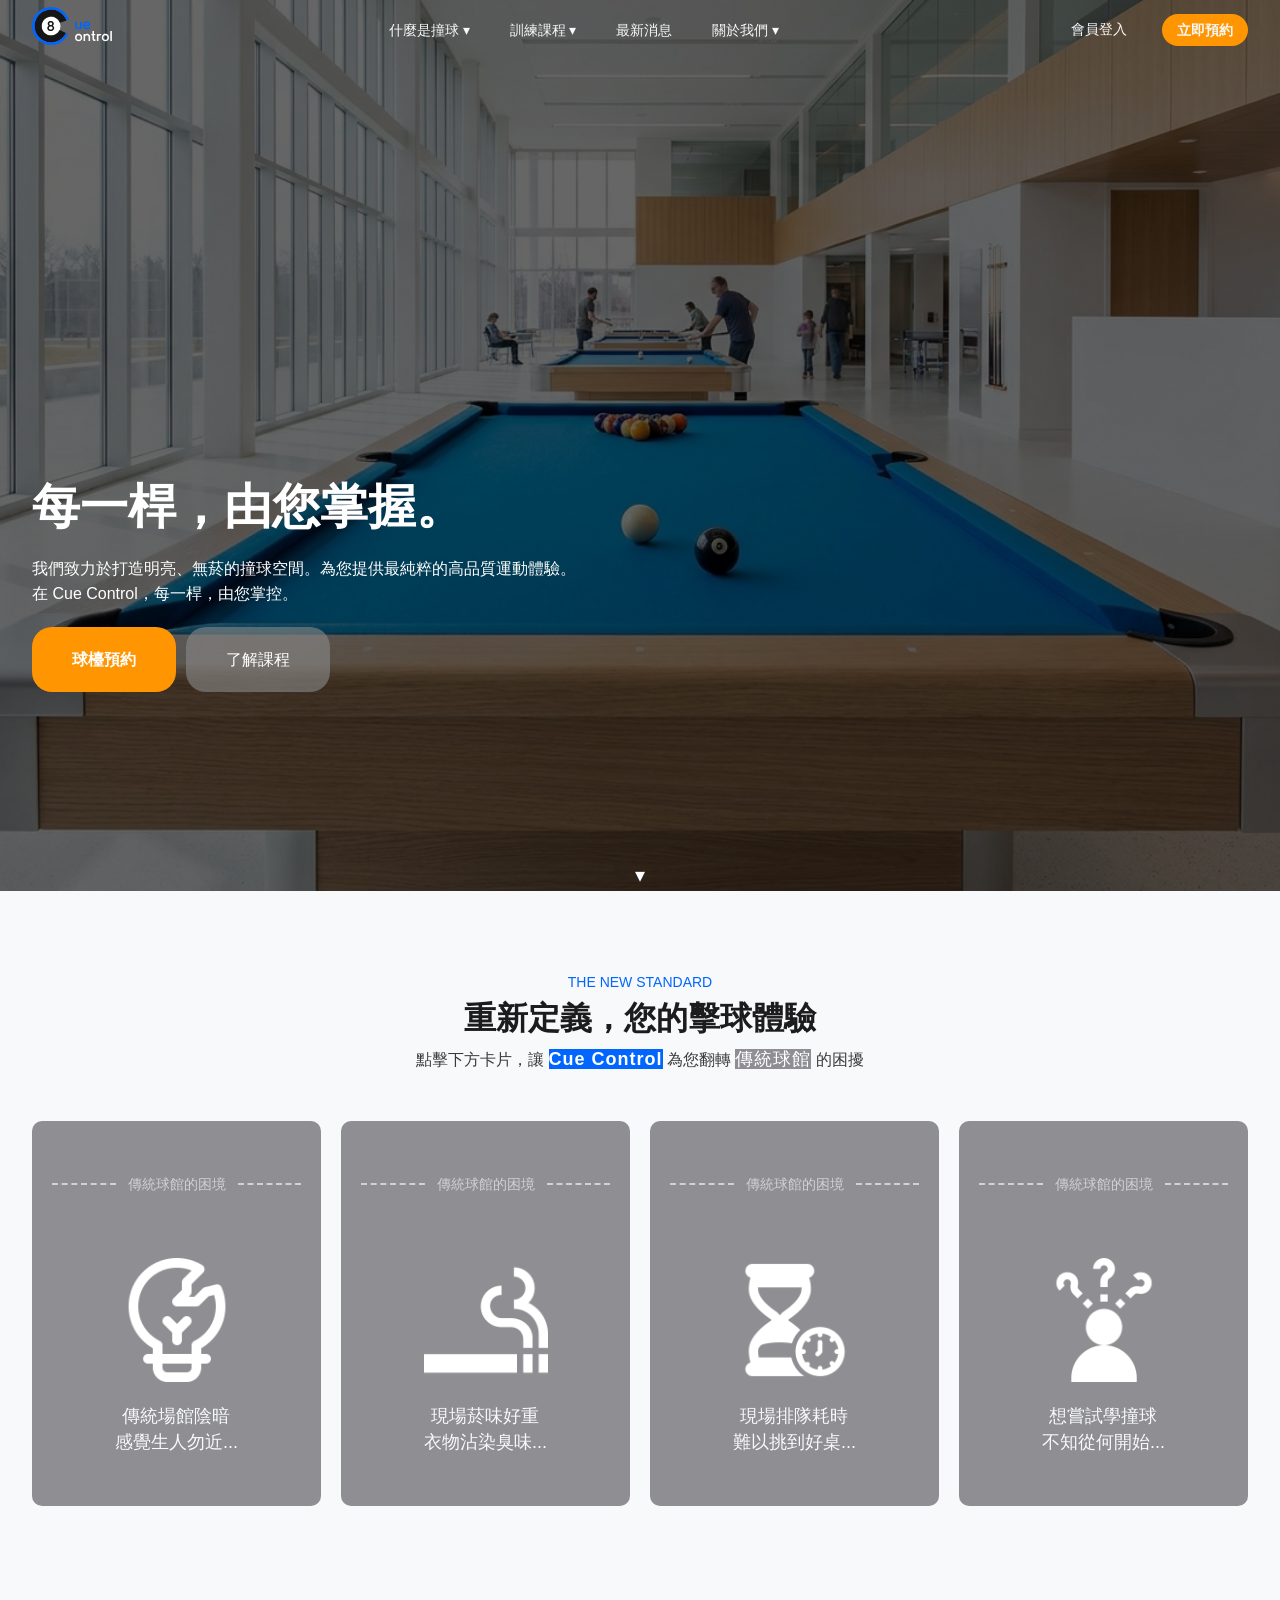
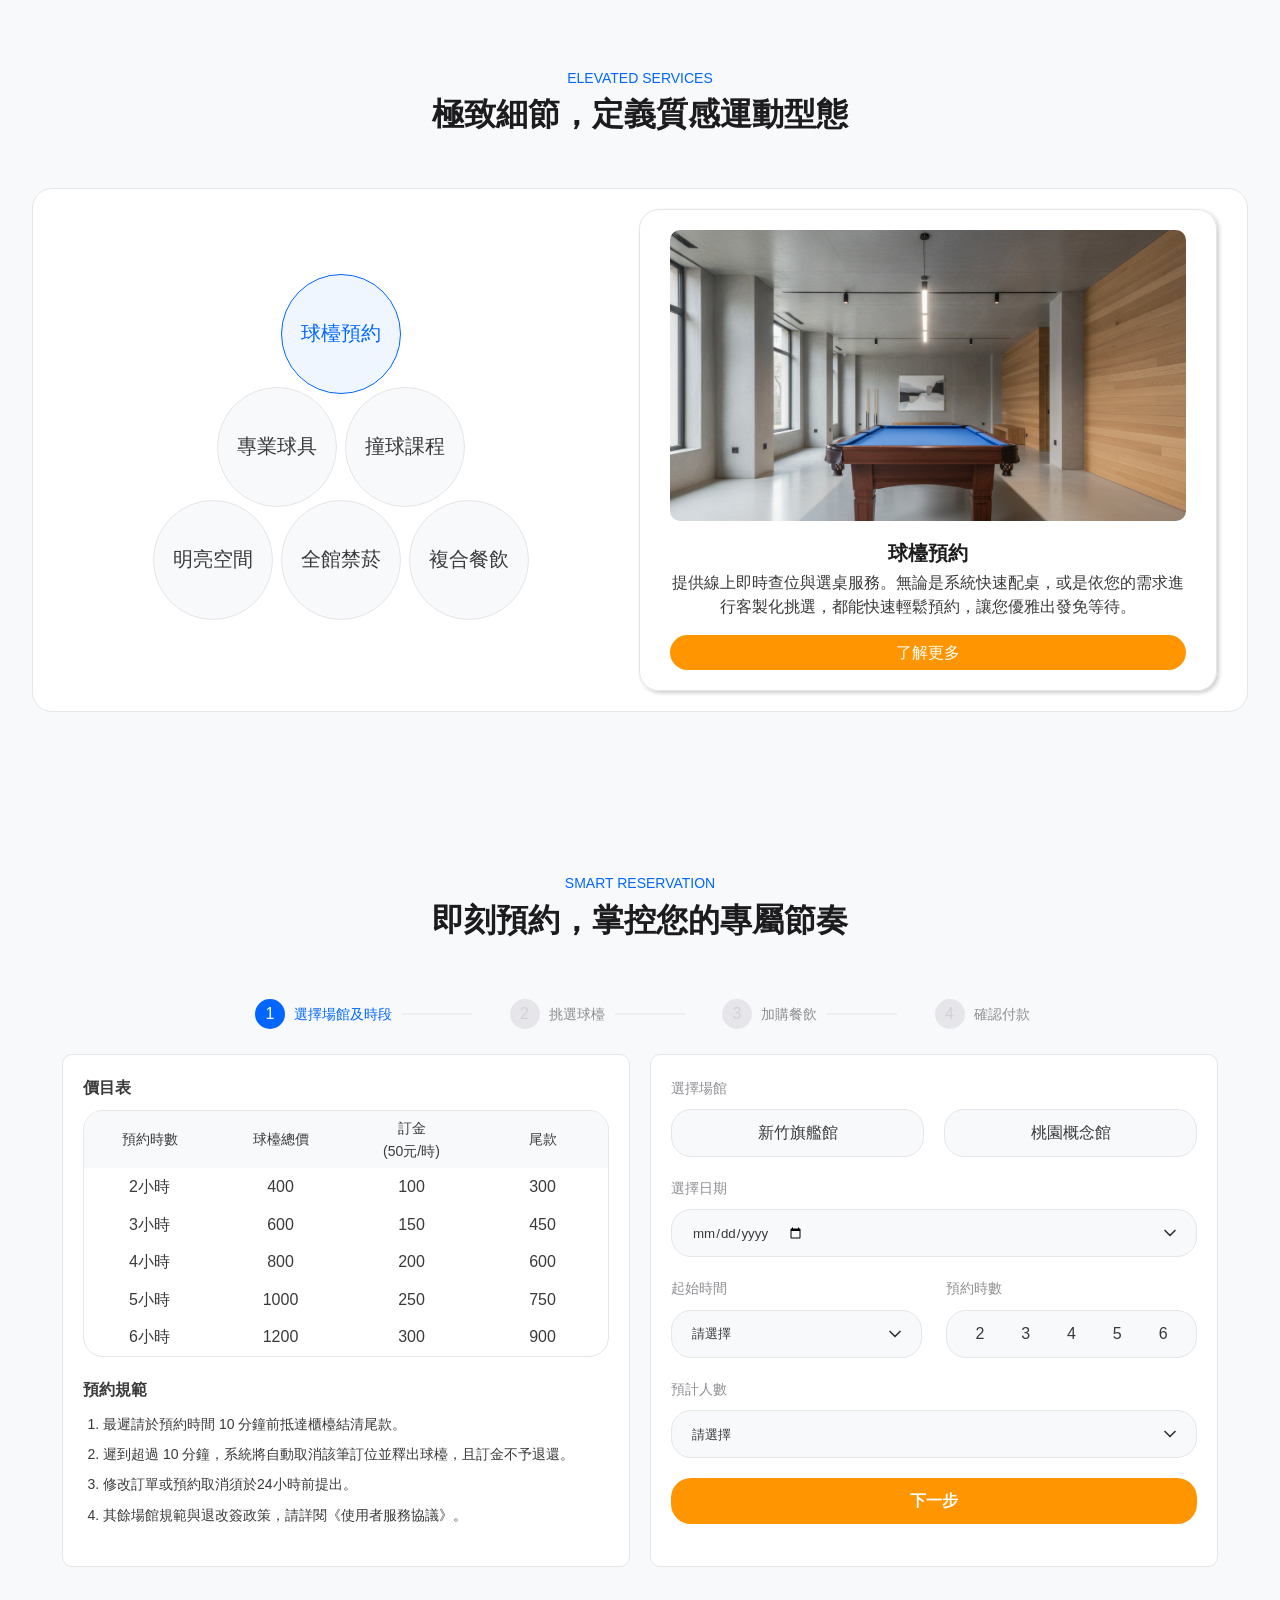
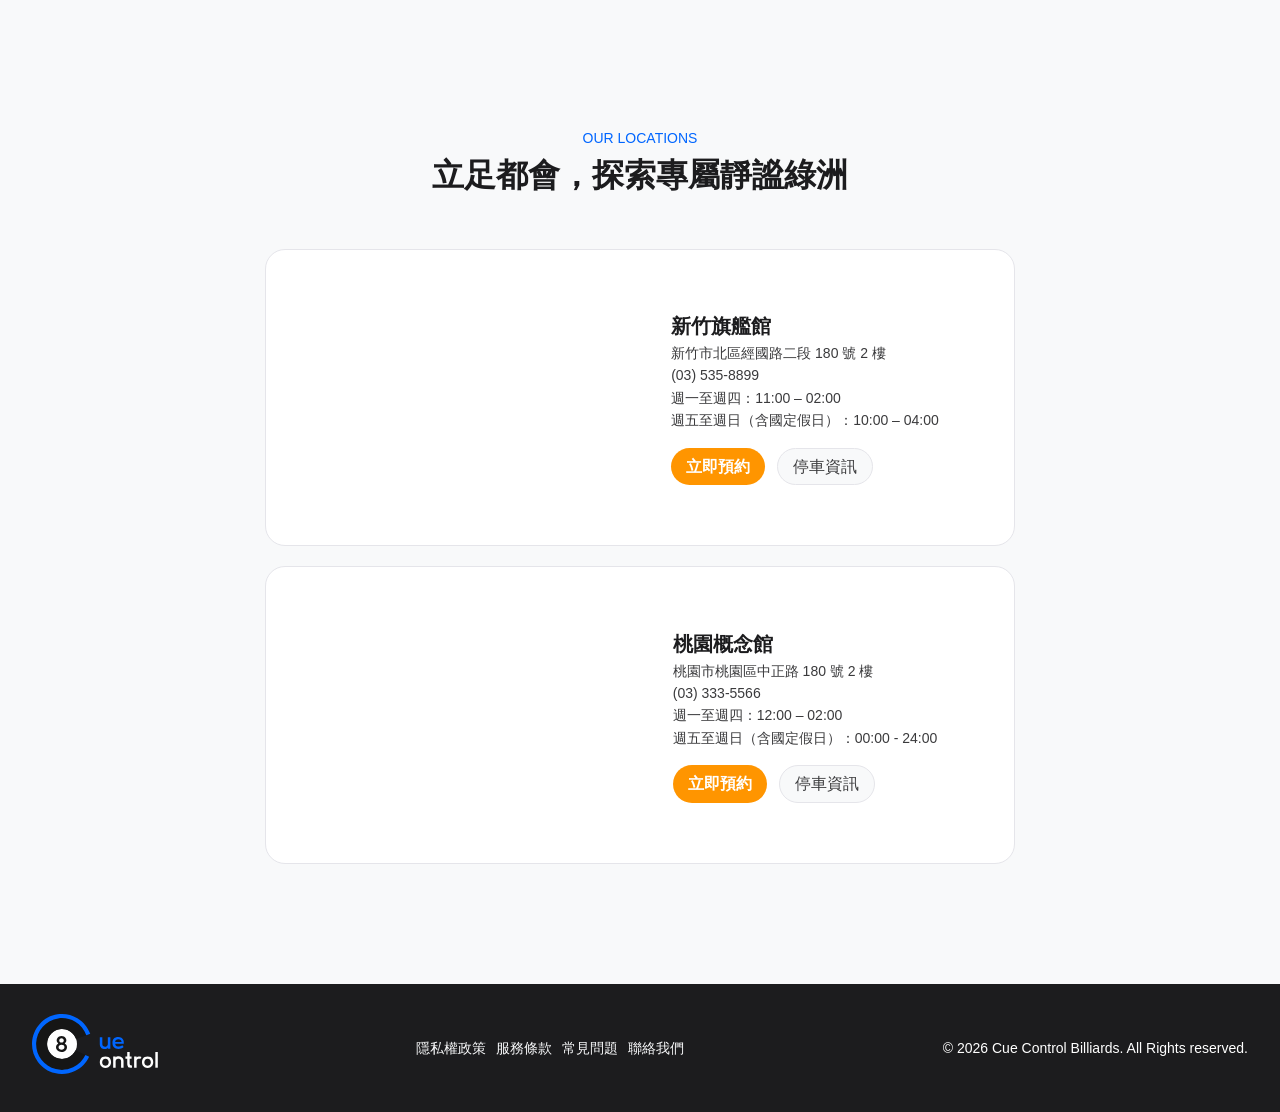
==== index.html @ 7a8957ce "initialize" ====
<!DOCTYPE html>
<html lang="zh-Hant">

<head>
    <meta charset="UTF-8">
    <meta name="viewport" content="width=device-width, initial-scale=1.0">
    <title>Cue Control</title>
    <link rel="stylesheet" href="./css/style.css">
    <link rel="icon" href="./images/logo.svg" type="image/png">
    <link rel="icon" href="./images/logo.svg" type="image/svg+xml">
</head>

<body>
    <!-- -----------------------------------------導覽列------------------------------- -->
    <header class="header">
        <nav class="container">
            <div class="left">
                <a href="index.html" class="logo"><img src="./images/logo-letter-dark-mode.svg" alt="logo"
                        class="logo-pic"></a>
            </div>
            <div class="center">
                <div class="dropdown">
                    <a href="" class="nav-btn">什麼是撞球 ▾</a>
                    <div class="dropdown-content">
                        <a href="billiards.html">撞球知識指南</a>
                        <a href="">新手教學</a>
                    </div>
                </div>
                <div class="dropdown">
                    <a href="" class="nav-btn">訓練課程 ▾</a>
                    <div class="dropdown-content">
                        <a href="">預約課程</a>
                        <a href="course.html">課程方案</a>
                    </div>
                </div>
                <a href="" class="nav-btn">最新消息</a>
                <div class="dropdown">
                    <a href="" class="nav-btn">關於我們 ▾</a>

                    <div class="dropdown-content">
                        <a href="about.html">品牌與場館</a>
                        <a href="menu.html">球檯價目及菜單</a>
                        <a href="coaches.html">專業師資團隊</a>
                    </div>
                </div>
            </div>
            <div class="right">
                <button type="button" class="mid-btn nav-btn login-btn js-login-modal-btn">會員登入</button>
                <a href="booking.html" class="cta-btn mid-btn nav-btn">立即預約</a>
            </div>
            <button type="button" class="burger-btn" aria-label="切換選單">
                <span class="burger-bar"></span>
                <span class="burger-bar"></span>
                <span class="burger-bar"></span>
            </button>
        </nav>
        <div class="mobile-drawer">
            <nav class="mobile-drawer-nav">
                <ul class="drawer-list">
                    <li class="drawer-li">
                        <a href="" class="drawer-link btn-nav-drawer">
                            什麼是撞球<img src="./images/arrow_down.svg" alt="" class="icon-nav-btn"></a>
                        <ul class="nav-btn-child-list ">
                            <li><a href="billiards.html" class="drawer-link">撞球知識指南</a></li>
                            <li><a href="" class="drawer-link">新手教學</a></li>
                        </ul>
                    </li>
                    <li class="drawer-li">
                        <a href="" class="drawer-link btn-nav-drawer">訓練課程<img src="./images/arrow_down.svg" alt=""
                                class="icon-nav-btn"></a>
                        <ul class="nav-btn-child-list">
                            <li><a href="" class="drawer-link">預約課程</a></li>
                            <li><a href="course.html" class="drawer-link">課程方案</a></li>
                        </ul>
                    </li>
                    <li>
                        <a href="" class="drawer-link">最新消息</a>
                    </li>
                    <li class="drawer-li">
                        <a href="" class="drawer-link btn-nav-drawer">關於我們<img src="./images/arrow_down.svg" alt=""
                                class="icon-nav-btn"></a>
                        <ul class="nav-btn-child-list">
                            <li><a href="about.html" class="drawer-link">品牌與場館</a></li>
                            <li><a href="menu.html" class="drawer-link">球檯價目及菜單</a></li>
                            <li><a href="coaches.html" class="drawer-link">專業師資團隊</a></li>
                        </ul>
                    </li>
                    <li>
                        <button type="button" class="drawer-link login-btn js-login-modal-btn">會員登入</button>
                    </li>
                    <li>
                        <a href="booking.html" class="drawer-link cta-btn">立即預約</a>
                    </li>
                </ul>

            </nav>
        </div>
    </header>

    <main>
        <dialog class="modal-login" id="loginModal">
            <button class="close-btn-area" type="button">
                <img src="./images/close.svg" alt="" id="closeBtn" class="close-btn">
            </button>
            <div class="login-top">
                <!-- <h3>只差最後一步了！</h3> -->
                <h3 class="text-title-medium login-title">登入</h3>
            </div>
            <form class="login-box">
                <div class="mem-block">
                    <label for="mem-id">手機號碼 / Email</label>
                    <input type="text" placeholder="請輸入帳號" id="mem-id">
                </div>
                <div class="mem-block">
                    <div class="mem-psw-box">
                        <label for="mem-psw">密碼</label>
                        <a href="#" class="forget-psw">忘記密碼？</a>
                    </div>

                    <input type="password" placeholder="請輸入密碼" id="mem-psw">
                </div>
                <button type="submit" class="log-in" id="logIn">登入</button>
                <div class="register-block">
                    <p>還不是會員嗎？ <a href="#" class="register-btn">立即註冊</a></p>
                </div>
            </form>
        </dialog>
        <!-- --------------------------------------HERO 區---------------------------------- -->
        <section class="hero-section">
            <div class="container">
                <h1 class="text-hero">每一桿，由您掌握。</h1>
                <p class="text-body">我們致力於打造明亮、無菸的撞球空間。為您提供最純粹的高品質運動體驗。<br> 在 Cue
                    Control，每一桿，由您掌控。
                </p>
                <div class="hero-btns">
                    <a href="booking.html" class="cta-btn big-btn">球檯預約</a>
                    <a href="course.html" class="course big-btn">了解課程</a>
                </div>

            </div>
            <div class="arrow">
                ▾
            </div>
        </section>
        <!-- -------------------------------------傳統 VS 我們區------------------------------------ -->
        <section class="comparison-section">
            <div class="container">
                <div class="section-title">
                    <p class="text-muted eng-title">THE NEW STANDARD</p>
                    <h2 class="sevices-title text-title-large">重新定義，您的擊球體驗</h2>
                    <div class="hint-area">
                        <p class="card-hint-txt ">點擊下方卡片，讓 <span class="mark-brand">Cue Control</span> 為您翻轉 <span
                                class="mark-tradition">傳統球館</span> 的困擾</p>
                    </div>

                </div>
                <div class="compare-area-grid">
                    <div class="compare-card">
                        <div class="front-card">
                            <p class="title-front-card">傳統球館的困境
                            </p>
                            <div class="card-content">
                                <div class="compare-card-icon icon-broken-bulb"> </div>
                                <p class="compare-card-txt">傳統場館陰暗<br>感覺生人勿近...</p>
                            </div>

                        </div>
                        <div class="back-card">
                            <p class="title-back-card">Cue Control 的解方
                            </p>
                            <div class="card-content">
                                <div class="compare-card-icon icon-sun"> </div>
                                <p class="compare-card-txt">燈光明亮開闊<br>空間舒適乾淨</p>
                            </div>

                        </div>

                    </div>
                    <div class="compare-card">
                        <div class="front-card">
                            <p class="title-front-card">傳統球館的困境
                            </p>
                            <div class="card-content">
                                <div class="compare-card-icon icon-smoking"> </div>
                                <p class="compare-card-txt">現場菸味好重<br>衣物沾染臭味...</p>
                            </div>

                        </div>
                        <div class="back-card">
                            <p class="title-back-card">Cue Control 的解方
                            </p>
                            <div class="card-content">
                                <div class="compare-card-icon icon-no-smoking"> </div>
                                <p class="compare-card-txt">落實全館禁菸<br>享受清新空氣</p>
                            </div>

                        </div>

                    </div>
                    <div class="compare-card">
                        <div class="front-card">
                            <p class="title-front-card">傳統球館的困境
                            </p>
                            <div class="card-content">
                                <div class="compare-card-icon icon-sand-clock"> </div>
                                <p class="compare-card-txt">現場排隊耗時<br>難以挑到好桌...</p>
                            </div>

                        </div>
                        <div class="back-card">
                            <p class="title-back-card">Cue Control 的解方
                            </p>
                            <div class="card-content">
                                <div class="compare-card-icon icon-approve"> </div>
                                <p class="compare-card-txt">線上自主選桌<br>規格自由挑選</p>
                            </div>

                        </div>

                    </div>
                    <div class="compare-card">
                        <div class="front-card">
                            <p class="title-front-card">傳統球館的困境
                            </p>
                            <div class="card-content">
                                <div class="compare-card-icon icon-question"> </div>
                                <p class="compare-card-txt">想嘗試學撞球<br>不知從何開始...</p>
                            </div>

                        </div>
                        <div class="back-card">
                            <p class="title-back-card">Cue Control 的解方
                            </p>
                            <div class="card-content">
                                <div class="compare-card-icon icon-target"> </div>
                                <p class="compare-card-txt">專業師資指導<br>專屬教學球檯</p>
                            </div>

                        </div>

                    </div>
                </div>

            </div>
        </section>

        <!-- ----------------------------------服務介紹------------------------------ -->
        <section class="services-section">
            <div class="container">
                <div class="section-title">
                    <p class="text-muted eng-title">ELEVATED SERVICES</p>
                    <h2 class="sevices-title text-title-large">極致細節，定義質感運動型態</h2>
                </div>
                <div class="row">
                    <div class="col-left">
                        <div class="pyramid-row">
                            <button class="item bubble active" data-service="booking">球檯預約</button>
                        </div>
                        <div class="pyramid-row">
                            <button class="item bubble" data-service="hardware">專業球具</button>
                            <button class="item bubble" data-service="course">撞球課程</button>
                        </div>
                        <div class="pyramid-row">
                            <button class="item bubble" data-service="space">明亮空間</button>
                            <button class="item bubble" data-service="no-smoking">全館禁菸</button>
                            <button class="item bubble" data-service="food">複合餐飲</button>
                        </div>
                        <!-- <div class="ball-frame-pic"></div> -->
                    </div>
                    <div class="col-right">
                        <div class="pic ">
                            <img src="https://picsum.photos/400/300/?random=10" alt="booking"
                                class="img-service js-service-img">
                        </div>
                        <div class="info">
                            <h3 class="info-title text-title-medium js-service-title"></h3>
                            <p class="info-txt text-body js-service-desc"></p>
                            <a href="" class="mid-btn btn-more-info js-service-link">了解更多</a>
                        </div>
                    </div>
                </div>
            </div>
        </section>
        <!-- -----------------------------------預約區----------------------------------------- -->
        <section class="booking-section">
            <form class="container">
                <div class="section-title">
                    <p class="text-muted eng-title">SMART RESERVATION</p>
                    <h2 class="sevices-title text-title-large">即刻預約，掌控您的專屬節奏</h2>
                </div>
                <div class="progress-bar">
                    <ol class="stepper">
                        <li class="step-item active">
                            <span class="step-number">1</span>
                            <span class="current-step text-muted">選擇場館及時段</span>
                        </li>

                        <li class="step-item">
                            <span class="step-number">2</span>
                            <span class="step-text text-muted">挑選球檯</span>
                        </li>

                        <li class="step-item">
                            <span class="step-number">3</span>
                            <span class="step-text text-muted">加購餐飲</span>
                        </li>

                        <li class="step-item">
                            <span class="step-number">4</span>
                            <span class="step-text text-muted">確認付款</span>
                        </li>
                    </ol>
                </div>
                <!-- ---------------------------預約介紹及注意事項--------------------------- -->
                <div class="row">
                    <div class="col-left">
                        <div class="price-list topic">
                            <p class="rule-title text-muted">價目表</p>
                            <table class="price-table content">
                                <tr>
                                    <th>預約時數</th>
                                    <th>球檯總價</th>
                                    <th>訂金<br>
                                        (50元/時)</th>
                                    <th>尾款</th>
                                </tr>
                                <tr>
                                    <td>2小時</td>
                                    <td>400</td>
                                    <td>100</td>
                                    <td>300</td>
                                </tr>
                                <tr>
                                    <td>3小時</td>
                                    <td>600</td>
                                    <td>150</td>
                                    <td>450</td>
                                </tr>
                                <tr>
                                    <td>4小時</td>
                                    <td>800</td>
                                    <td>200</td>
                                    <td>600</td>
                                </tr>
                                <tr>
                                    <td>5小時</td>
                                    <td>1000</td>
                                    <td>250</td>
                                    <td>750</td>
                                </tr>
                                <tr>
                                    <td>6小時</td>
                                    <td>1200</td>
                                    <td>300</td>
                                    <td>900</td>
                                </tr>
                            </table>
                        </div>
                        <div class="notice topic">
                            <p class="rule-title text-muted text-area">預約規範</p>
                            <ol class="content">
                                <li>最遲請於預約時間 10 分鐘前抵達櫃檯結清尾款。</li>
                                <li>遲到超過 10 分鐘，系統將自動取消該筆訂位並釋出球檯，且訂金不予退還。</li>
                                <li>修改訂單或預約取消須於24小時前提出。</li>
                                <li>其餘場館規範與退改簽政策，請詳閱《使用者服務協議》。</li>
                            </ol>
                        </div>
                    </div>
                    <!-- ------------------------預約表單----------------------------- -->
                    <div class="col-right">
                        <div class="choose-store topic">
                            <p class="booking-title  text-muted">選擇場館</p>
                            <div class="store-options content">
                                <input type="radio" id="Hsinchu" value="Hsinchu" name="store">
                                <label for="Hsinchu" class="store-btn">新竹旗艦館</label>
                                <input type="radio" id="Taoyuan" value="Taoyuan" name="store">
                                <label for="Taoyuan" class="store-btn">桃園概念館</label>
                            </div>
                        </div>
                        <div class="choose-date topic">
                            <p class="booking-title text-muted">選擇日期</p>
                            <!-- 要用js寫日歷 -->
                            <div class="calender content">
                                <input type="date" class="pick-date time-input">
                            </div>
                        </div>

                        <div class="choose-time topic">
                            <div class="col">
                                <p class="booking-title text-muted">起始時間</p>
                                <!-- 這邊之後可以用js動態生成 options -->
                                <select name="start_time" id="" class="select-time time-input content">
                                    <option value="">請選擇</option>
                                    <option value="17:00">下午 5:00</option>
                                    <option value="17:15">下午 5:15</option>
                                    <option value="17:30">下午 5:30</option>
                                    <option value="17:45">下午 5:45</option>
                                    <option value="18:00">下午 6:00</option>
                                </select>
                            </div>
                            <div class="col">
                                <p class="booking-title text-muted">預約時數</p>
                                <div class="hours time-input content">
                                    <input type="radio" id="hr-2" value="2" name="hour">
                                    <label for="hr-2" class="hour-btn">2</label>
                                    <input type="radio" id="hr-3" value="3" name="hour">
                                    <label for="hr-3" class="hour-btn">3</label>
                                    <input type="radio" id="hr-4" value="4" name="hour">
                                    <label for="hr-4" class="hour-btn">4</label>
                                    <input type="radio" id="hr-5" value="5" name="hour">
                                    <label for="hr-5" class="hour-btn">5</label>
                                    <input type="radio" id="hr-6" value="6" name="hour">
                                    <label for="hr-6" class="hour-btn">6</label>
                                </div>
                            </div>
                        </div>
                        <div class="choose-people topic">
                            <p class="booking-title text-muted">預計人數</p>
                            <select name="num_people" id="" class="select-time time-input content">
                                <option value="">請選擇</option>
                                <option value="p-1">1 位</option>
                                <option value="p-2">2 位</option>
                                <option value="p-3">3 位</option>
                                <option value="p-4">4 位</option>
                                <option value="p-5">5 位</option>
                                <option value="p-6">6 位</option>
                                <option value="p-7">7 位</option>
                                <option value="p-8">8 位</option>
                            </select>

                        </div>
                        <a href="booking.html" class="next-step cta-btn topic">下一步</a>
                    </div>
                </div>
            </form>

        </section>

        <section class="branches-section">
            <div class="container">
                <div class="section-title">
                    <p class="text-muted eng-title">OUR LOCATIONS</p>
                    <h2 class="sevices-title text-title-large">立足都會，探索專屬靜謐綠洲</h2>
                </div>
                <div class="col">
                    <div class="card">
                        <div class="card-left">

                            <div class="store-pic">
                                <iframe
                                    src="https://www.google.com/maps/embed?pb=!1m18!1m12!1m3!1d2958.469034317699!2d120.9560270417544!3d24.818574749343306!2m3!1f0!2f0!3f0!3m2!1i1024!2i768!4f13.1!3m3!1m2!1s0x346835b043229afb%3A0x4fde51b1b6aee2aa!2zQmFzZeWfuuWcsOmjm-mPouaSnueQg-mkqA!5e0!3m2!1szh-TW!2stw!4v1782310406148!5m2!1szh-TW!2stw"
                                    width="300" height="240" style="border:0;" allowfullscreen="" loading="lazy"
                                    referrerpolicy="strict-origin-when-cross-origin"></iframe>
                            </div>
                            <div class="store-txt">
                                <h3 class="text-title-medium">新竹旗艦館</h3>
                                <p class="address">新竹市北區經國路二段 180 號 2 樓</p>
                                <p class="tel">(03) 535-8899</p>
                                <p class="open-time">週一至週四：11:00 – 02:00 <br>
                                    週五至週日（含國定假日）：10:00 – 04:00</p>
                                <div class="branch-btn">
                                    <a href="booking.html" class="cta-btn mid-btn">立即預約</a>
                                    <a class="sec-btn mid-btn" href="https://maps.app.goo.gl/NPpUqSH1aFyz24Te9"
                                        title="開啟 google map" target="_blank">停車資訊</a>
                                </div>
                            </div>
                        </div>
                    </div>
                    <div class="card">
                        <div class="card-left">
                            <div class="store-pic">
                                <iframe
                                    src="https://www.google.com/maps/embed?pb=!1m18!1m12!1m3!1d12167.139770791166!2d121.22105448082995!3d24.95548726859206!2m3!1f0!2f0!3f0!3m2!1i1024!2i768!4f13.1!3m3!1m2!1s0x346822486ea5ef63%3A0xcedf5e52fe6766ef!2z6JeN5aSp5pKe55CD5aC0KOS4reWjouW6lyk!5e0!3m2!1szh-TW!2stw!4v1782310682860!5m2!1szh-TW!2stw"
                                    width="300" height="240" style="border:0;" allowfullscreen="" loading="lazy"
                                    referrerpolicy="strict-origin-when-cross-origin"></iframe>
                            </div>
                            <div class="store-txt">
                                <h3 class="text-title-medium">桃園概念館</h3>
                                <p class="address">桃園市桃園區中正路 180 號 2 樓</p>
                                <p class="tel">(03) 333-5566</p>
                                <p class="open-time">週一至週四：12:00 – 02:00<br>
                                    週五至週日（含國定假日）：00:00 - 24:00</p>

                                <div class="branch-btn">
                                    <a href="booking.html" class="cta-btn mid-btn">立即預約</a>
                                    <a class="sec-btn mid-btn" href="https://maps.app.goo.gl/suRcT2aDp1WyYLLZ6"
                                        title="開啟 google map" target="_blank">停車資訊</a>
                                </div>
                            </div>
                        </div>


                    </div>
                </div>
            </div>

        </section>
        <section class="mobile-cta-banner">
            <h2 class="text-title-large">準備好上場了嗎？</h2>
            <p class="text-muted">立即預約您的專屬時段，體驗最高規格的撞球環境。</p>
            <a href="booking.html" class="cta-btn mid-btn">預約專屬球檯</a>
        </section>

        <nav class="mobile-bottom-nav">
            <a href="index.html" class="tab-item active"> <img src="./images/home.svg" alt="home" class="tab-icon"><span
                    class="tab-title">首頁</span></a>
            <button type="button" class="tab-item js-login-modal-btn"><img src="./images/person.svg" alt="home"
                    class="tab-icon"><span class="tab-title">會員中心</span></button>
            <a href="booking.html" class="footer-cta-btn"><span class="tab-title">立即預約</span></a>
        </nav>
    </main>

    <footer class="footer">
        <div class="container">
            <div class="left">
                <picture>
                    <source media="(min-width: 768px)" srcset="./images/logo-letter-dark-mode.svg">
                    <img src="./images/logo-letter.svg" alt="logo" style="width: 100%; height: auto;">
                </picture>
            </div>
            <div class="center">
                <a href="" class="footer-btn">隱私權政策</a>
                <a href="" class="footer-btn">服務條款</a>
                <a href="" class="footer-btn">常見問題</a>
                <a href="" class="footer-btn">聯絡我們</a>
            </div>
            <div class="right">
                <p class="copyright">&copy; 2026 Cue Control Billiards. All Rights reserved.</p>
            </div>
        </div>
    </footer>
    <script src="./JS/vendors/jquery/jquery-4.0.0.min.js"></script>
    <script src="./JS/index.js"></script>
</body>

</html>
---- css/style.css ----
/* 全域色彩系統 (UI Style Guide) */
:root {
    /* 1. 品牌與主動狀態 (Brand & Active States) */
    --action-primary: #FF9500;
    --ui-active: #0066ff;

    /* 2. 背景與表面 (Background Surfaces) */
    --bg-global: #F8F9FA;
    --bg-container: #FFFFFF;
    --bg-bluecontainer: #EFF6FF;

    /* 3. 文字階層 (Typography Hierarchy) */
    --text-main: #1C1C1E;
    --text-body: #3A3A3C;
    --text-muted: #8E8E93;
    --border-standard: #E5E5EA;
    --border-inactive: #D1D1D6;
}

/* 全域屬性 */
* {
    padding: 0;
    margin: 0;
    box-sizing: border-box;
    list-style: none;
    font-family: inherit;
    color: var(--text-body);
}
html {
    font-size: 62.5%;
}
body {
    background-color: var(--bg-global);
    font-family: -apple-system, BlinkMacSystemFont, "Segoe UI", Roboto, "Helvetica Neue", Arial, sans-serif; /* 高階無襯線字體重設 */
    font-size: 1.6rem; /* 🟢 全站預設內文字級變為 16px */
    line-height: 1.6;  /* 設定舒適的行高，文字才不會擠在一起 */
}

img {
    display: inline-block;
}
a {
    display: inline-block;
    text-decoration: none;
}
button {
    border: none;
    outline: none;
    background: none;
    cursor: pointer;
}
input[type='radio'] {
    display: none;
}
section + section {
    padding-block: 8rem;
}


.container {
    max-width: 1280px;
    margin-inline: auto;
    padding: 0 3.2rem;
}
.booking-section .content {
    margin-top: 1rem;
}
.booking-section .topic {
    margin-bottom: 2rem;
}
.section-title {
    margin-bottom: 4.8rem;
    text-align: center;
}
.burger-btn, .mobile-drawer {
    display: none;
}
.logo,
.nav-btn,
.footer-btn,
.copyright {
    white-space: nowrap;
}
/* ------------------ 字體階層組件 (Typography Tokens) ------------------ */

.text-hero {
    font-size: 4.8rem;   /* 48px - 專屬於 Hero 區的霸氣大標 */
    font-weight: 600;   /* 超粗體 */
    /* letter-spacing: -0.05em; 稍微縮小字距，大字看起來會極度高級 */
}
.text-title-large {
    font-size: 3.2rem;   /* 32px - 各個 Section 的主要大標題（如：預約您的撞球體驗） */
    font-weight: 800;
    color: var(--text-main);
}
.text-title-medium {
    font-size: 2.0rem;   /* 20px - 卡片內的大標題（如：新竹旗艦館、球檯預約系統） */
    font-weight: 600;
    color: var(--text-main);
}
.text-body {
    font-size: 1.6rem;   /* 16px - 標準標準內文、價目表數字 */
    font-weight: 400;
    color: var(--text-body);
}
.text-muted {
    font-size: 1.4rem;   /* 14px - 次要提示、預約規範小字、小標題 */
    font-weight: 400;
    /* color: var(--text-muted); */
}
.eng-title {
    color: var(--ui-active);
}

/* ------------------buttons--------------------- */
.big-btn {
    display: inline-block;
    padding: 20px 40px;
    border-radius: 20px;
    font-size: 1.6rem;
}
.mid-btn {
    border-radius: 20px;
    padding: .5rem 1.5rem;
    /* display: inline-block; */
    display: inline-flex;
    align-items: center;
    justify-content: center;
}
.cta-btn {
    background-color: var(--action-primary);
    color: var(--bg-container);
    font-weight: 600;

}
.next-step {
    border-radius: 20px;
    padding: 10px;
    text-align: center;
}
.sec-btn  {
    border: 1px solid var(--border-standard);
    background-color: var(--bg-global);
    color: var(--text-body);
}
.course {
    background-color: rgba(138, 138, 138, 0.6);
    color: var(--bg-container);
}

.nav-btn {
    color: var(--bg-global);
    font-size: 1.4rem;
}
.nav-btn:hover {
    color: var(--bg-container);
}
/* login燈箱 ================================= */
body:has(dialog[open]) {
    overflow: hidden;
}
dialog.modal-login {
    width: 100%;
    max-width: 450px;
    margin: auto;
    padding: 20px 40px;
    border: 1px solid var(--border-standard);
    border-radius: 12px;
    position: relative;
}
dialog.modal-login::backdrop {
    background-color: rgba(0, 0, 0, 0.6); /* 黑色半透明 */
    backdrop-filter: blur(5px);
}

.close-btn-area {
    position: absolute;
    top: 10px;
    right: 10px;
}

.login-top {
    text-align: center;
    .login-title {
        padding-block: 20px;
    }
}
.login-box {
    margin: auto;
    display: flex;
    flex-direction: column;
    gap: 30px;
    /* background-color: #198754; */
}
.mem-block {
    display: flex;
    flex-direction: column;
}

.mem-block input {
    background-color: var(--bg-global);
    padding: 1rem 1.6rem;
    border-radius: 6px;
    border: 1px solid var(--border-standard);
    margin-top: .4rem;
}
.log-in {
    width: 100%;
    background-color: var(--action-primary);
    border-radius: 2rem;
    padding: 1rem;
    color: var(--bg-container);
    font-weight: 600;
}
.mem-psw-box {
    display: flex;
    justify-content: space-between;
}
.forget-psw {
    color: var(--ui-active);
    font-size: 1.4rem;
}
.register-block {
    padding-block: 20px;
    border-top: 1px solid var(--border-standard);
    text-align: center;

    .register-btn {
        color: var(--ui-active);
    }
}

/* header */
.header {
    position: absolute;
    top: 0;
    left: 0;
    width: 100%;
    background-color: transparent;
    z-index: 1;
}
/* 內頁專用頁首樣式 */
.header.header-internal {
    position: relative;             /* 讓它恢復正常流向，會把下方的內頁內容乖乖往下推 */
    background-color: var(--text-main); /* 賦予它跟頁尾一樣的時尚質感深色背景 */
}
.header .container {
    display: flex;
    align-items: center;
    justify-content: space-between;
    height: 60px;
    
}
.header .container .center {
    /* flex-grow: 3; */
    display: flex;
    align-items: center;
    /* justify-content: space-between; */
    gap: 4rem;
}
.header .container .right {
    display: flex;
    align-items: center;
    gap: 2rem;
    /* flex-grow: 2; */
}
img.logo-pic {
    width: 80px;
}

/* --- 下拉選單核心核心樣式 --- */
.dropdown {
    position: relative; /* 讓下一層選單相對這個按鈕定位 */
    display: inline-block;
}
/* 下拉選單的黑底座浮動視窗 */
.dropdown-content {
    display: none;        /* 平常隱藏起來 */
    position: absolute;   /* 絕對定位，飄浮在網頁上方 */
    top: 100%;           /* 剛好貼在「關於我們」按鈕的正下方 */
    left: 50%;
    transform: translateX(-50%); /* 讓選單水平居中對齊按鈕 */
    background-color: var(--text-main); /* 沿用妳的時尚黑底色 */
    min-width: 140px;     /* 設定寬度 */
    box-shadow: 0px 8px 16px rgba(0,0,0,0.2); /* 加上高級感的陰影 */
    border-radius: 12px;  /* 圓角 */
    padding: 10px 0;
    z-index: 999;         /* 確保不會被下方的 Hero 區大圖擋住 */
}
/* 下拉選單裡面的每一個超連結 */
.dropdown-content a {
    color: var(--bg-global); /* 預設淺色字 */
    padding: 12px 20px;
    display: block;          /* 讓它整橫條都可以點擊 */
    text-align: center;
    font-size: 14px;
    transition: all 0.2s;
}
/* 滑鼠移入選單內超連結的效果 */
.dropdown-content a:hover {
    background-color: var(--ui-active); /* 變成妳的科技藍 */
    color: var(--bg-container);        /* 字體變純白 */
}
/* 🔥 關鍵魔術：當滑鼠移入 .dropdown 容器時，讓裡面的內容顯示 */
.dropdown:hover .dropdown-content {
    display: block;
}


/* hero-section */
.hero-section {
    position: relative;
    width: 100%;
    min-height: 99vh;
    background-image: linear-gradient(rgba(0, 0, 0, 0.6), rgba(0, 0, 0, 0.6)),
        url(../images/screen.webp);
    background-repeat: no-repeat;
    background-size: cover;
    background-position: center;

    display: flex;
    align-items: center;
}
.hero-section .container {
    /* margin-top: 200px; */
    width: 100%;
    transform: translateY(15vh);
    /* position: absolute;
    bottom: 50px;
    left: 0; */
    /* text-align: center; */
}
.hero-section p, .hero-section h1 {
    color: var(--bg-container);
}
.hero-section h1 {
    margin-bottom: 10px;

}
.hero-section p {
    margin-bottom: 20px;
    /* width: 80%; */
}
.hero-btns {
    display: flex;
    gap: 1rem;
}
.arrow {
    position: absolute;
    bottom: 0;
    left: 50%;
    transform: translateX(-50%);
    color: var(--bg-container);
    font-size: 2rem;
}
/* ---------------comparison-section------------ */
.mark-brand {
    font-size: 1.8rem;
    font-weight: 600;
    letter-spacing: 1px;
    color: var(--bg-container);
    background-color: var(--ui-active);
}
.mark-tradition {
    font-size: 1.8rem;
    letter-spacing: 1px;
    color: var(--bg-container);
    background-color: var(--text-muted);
}
.compare-area-grid {
    display: grid;
    grid-template-columns: repeat(4, 1fr);
    justify-items: center;
    /* justify-content: center; */
    /* align-content: center; */
    gap: 20px;
    width: 100%;
}
.compare-card {
    max-width: 400px;
    min-width: 220px;
    width: 100%;
    position: relative;
    cursor: pointer;   
    aspect-ratio: 3 / 4;
    transition: .5s;
}
.compare-card:hover {
    scale: 1.05;
}
.compare-card-icon {
    width: 50%;
    /* height: 100%; */
    /* max-width: 130px; */
    aspect-ratio: 1 / 1;
    background-color: var(--bg-container); 
    
}

.icon-broken-bulb {
    -webkit-mask: url('../images/light-bulb.png') no-repeat center / contain;
    mask: url('../images/light-bulb.png') no-repeat center / contain;
}
.icon-sun {
    -webkit-mask: url('../images/sun.png') no-repeat center / contain;
    mask: url('../images/sun.png') no-repeat center / contain;
}
.icon-smoking {
    -webkit-mask: url('../images/smoking.png') no-repeat center / contain;
    mask: url('../images/smoking.png') no-repeat center / contain;
}
.icon-no-smoking {
    -webkit-mask: url('../images/no-smoking.png') no-repeat center / contain;
    mask: url('../images/no-smoking.png') no-repeat center / contain;
}
.icon-sand-clock {
    -webkit-mask: url('../images/sand-clock.png') no-repeat center / contain;
    mask: url('../images/sand-clock.png') no-repeat center / contain;
}
.icon-approve {
    -webkit-mask: url('../images/approve.png') no-repeat center / contain;
    mask: url('../images/approve.png') no-repeat center / contain;
}
.icon-question {
    -webkit-mask: url('../images/question.png') no-repeat center / contain;
    mask: url('../images/question.png') no-repeat center / contain;
}
.icon-target {
    -webkit-mask: url('../images/target.png') no-repeat center / contain;
    mask: url('../images/target.png') no-repeat center / contain;
}
.title-front-card::after,
.title-front-card::before {
    content: "";
    flex-grow: 1;
    border-bottom: 2px dashed var(--border-inactive);
}
.title-back-card::after,
.title-back-card::before {
    content: "";
    flex-grow: 1;
    border-bottom: 2px dashed var(--bg-bluecontainer);
}
.title-front-card, .title-back-card {
    display: flex;
    align-items: center;
    justify-content: center;
    gap: 12px;
    width: 100%;
    font-size: 1.4rem;
}
.title-front-card {
    color: var(--border-inactive);
}
.title-back-card {
    color: var(--bg-bluecontainer);
}
.card-content {
    width: 100%;
    /* height: 70%; */
    /* aspect-ratio: 2/1; */
    display: flex;
    flex-direction: column;
    align-items: center;
    gap: 22px;
    /* justify-content: space-between; */
}

.front-card, .back-card {
    /* border: 1px solid var(--border-standard); */
    border-radius: 10px;
    padding: 20px;
    width: 100%;
    height: 100%;
    text-align: center;
    transition: 1s;
    position: absolute;
    top: 0;
    left: 0;
    backface-visibility: hidden;

    display: flex;
    flex-direction: column;
    align-items: center;
    justify-content: space-around;


    .compare-card-txt {
        color: var(--bg-global);
        font-weight: 500;
        line-height: 1.4;
        font-size: 1.8rem;
        height: fit-content;
    }
    
}
.front-card {
    background-color: var(--text-muted);
    transform: perspective(1000px) rotateY(0deg);
}
.back-card {
    background-color: var(--ui-active);
    transform: perspective(1000px) rotateY(180deg);
}

.compare-card.flipped .front-card {
    transform: perspective(1000px) rotateY(-180deg);
}
.compare-card.flipped .back-card {
    transform: perspective(1000px) rotateY(0deg);
}


.compare-area {
    width: 80%;
    margin-top: 6rem;
    margin-inline:auto;
    display: flex;
    align-items: center;
    flex-direction: column;
    gap: 16px;
    /* background-color: var(--bg-container); */
}
.comparison-header-row,
.comparison-pair {
    display: flex;
    justify-content: space-between;
    gap: 24px;
    width: 100%;
}


/* services-section */

.services-section .row {
    margin-top: 40px;
    width: 100%;
    display: flex;
    /* justify-content: space-around; */
    /* gap: 20px; */
    background-color: var(--bg-container);
    border: 1px solid var(--border-standard);
    border-radius: 20px;
    align-items: stretch;
    text-align: center;
    padding: 20px;
}
.ball-frame-pic {
    width: 100%;
    height: 100%;
    position: absolute;
    background-image: url(../images/Frame.svg);
    background-repeat: no-repeat;
    background-size: cover;
    background-position: center;
    /* min-height: 507px; */
}
.services-section .row .col-left {
    position: relative;
}
.services-section .row .col-left,
.services-section .row .col-right {
    flex: 1;
    padding: 20px 30px;
}

.services-section .row .col-left {
    display: flex;
    flex-direction: column;
    gap: 0px;
    align-self: center;
    
}

.pyramid-row {
    margin-top: -7px;
    display: flex;
    justify-content: center;
    gap: 8px;
}

.item {
    font-size: 20px;
    border-radius: 50%;
    width: 120px;
    height: 120px;
    background-color: var(--bg-global);
    border: 1px solid var(--border-standard);
    color: var(--text-body);
    display: flex;
    align-items: center;
    justify-content: center;
    transition: all .2s;
}

.item:hover {
    background-color: var(--bg-bluecontainer);
    color: var(--ui-active);
}
/* 🎯 加上這段：當泡泡被選中時的高級都會藍外殼 */
.item.active {
    background-color: var(--bg-bluecontainer);
    color: var(--ui-active);
    border-color: var(--ui-active); /* 讓邊框也同步變藍色，層級更細緻 */
}

.services-section .row .col-right {
    border: 1px solid var(--border-standard);
    border-radius: 20px;
    margin-inline: 10px;
    display: flex;
    flex-direction: column;
    align-items: center;
    gap: 16px;
    box-shadow: 2px 2px 4px rgba(0, 0, 0, 0.2);
}
.img-service {
    width: 100%;
    height: auto;
    aspect-ratio: 16 / 9;
    object-fit: cover;
    object-position: center top;
    vertical-align: bottom;
    border-radius: 10px;
}
.info {
    display: flex;
    flex-direction: column;
    align-items: center;
    justify-content: center;
    flex-grow: 1;
    width: 100%;
}

.info-txt {
    margin-top: .2rem;
    line-height: 2.4rem;
}

.btn-more-info {
    font-weight: 500;
    background-color: var(--action-primary);
    color: var(--bg-container);
    width: 100%;
    /* padding: .5em 3em; */
    margin-top: 1.6rem;
}


/* booking-section */
/* -----------進度條---------- */
.booking-section .container .progress-bar {
    display: flex;
    justify-content: center;
    width: 100%;
    /* background-color: #007AFF; */
    /* height: 30px; */
    padding: 5px 10px;
}

.stepper {
    /* margin-top: 20px; */
    width: 100%;
    max-width: 800px;
    display: flex;
    justify-content: space-between;
    /* background-color: #FF9500; */
}

.step-item {
    display: inline-block;
    padding-inline: 10px;
    position: relative;
}

.step-item:not(:last-child)::after {
    content: '';
    position: absolute;
    width: 70px;
    height: 1px;
    top: 50%;
    left: 100%;
    transform: translateY(-50%);
    background-color: var(--border-standard);
}

.step-number {
    display: inline-flex;
    justify-content: center;
    align-items: center;
    margin-inline: 5px;
    width: 30px;
    height: 30px;
    background-color: var(--border-standard);
    text-align: center;
    border-radius: 50%;
    color: var(--border-inactive);
    line-height: auto;
}

.step-item.active .step-number {
    background-color: var(--ui-active);
    color: var(--bg-container);
}

/* -------------------預約介紹及注意事項--------------------- */
.price-table {
    margin-inline: auto;
    border: 1px solid var(--border-standard);
    /* padding: 20px; */
    border-radius: 20px;
    width: 100%;
    border-collapse: separate;
    border-spacing: 0;
    overflow: hidden;
}

th {
    background-color: var(--bg-global);
    font-weight: normal;
    font-size: 1.4rem;
}

td,
th {
    padding: 6px 10px;
    text-align: center;
    /* background-color: #007AFF; */
}

td {
    width: 25%;
}
tr:not(:first-child):hover {
    background-color: var(--bg-bluecontainer);
    color: var(--ui-active);
}

.price-list {
    display: flex;
    flex-direction: column;
    justify-content: space-between;
}
.rule-title {
    font-size: 1.6rem;
    font-weight: 600;
    color: var(--text-body);
}
.notice.topic ol {
    padding-left: 20px;
}

.notice.topic li {
    list-style: decimal;
    font-size: 1.4rem;
    line-height: 1.6;
    color: var(--text-body);
    margin-bottom: 8px;
}

/* ---------------------預約表單-------------------------- */
.booking-section .container .row {
    display: flex;
    justify-content: center;
    gap: 2rem;
    margin-top: 20px;
    padding-inline: 3rem;
    /* align-items: flex-start; */
}

.booking-section .container .row .col-left,
.booking-section .container .row .col-right {
    flex: 1;
    border: 1px solid var(--border-standard);
    padding: 2rem;
    background-color: var(--bg-container);
    border-radius: 10px;
    
}

.booking-section .container .row .col-right {
    display: flex;
    flex-direction: column;
    justify-content: center;
}

.store-options {
    display: flex;
    gap: 20px;
    justify-content: center;
}

.store-btn {
    background-color: var(--bg-global);
    padding-block: 10px;
    width: 100%;
    text-align: center;
    /* margin-inline: 20px; */
    border: 1px solid var(--border-standard);
    border-radius: 20px;
    transition: all .2s;
    cursor: pointer;
}

.store-btn:hover {
    background-color: var(--bg-bluecontainer);
    color: var(--ui-active);
}

.store-options input[type='radio']:checked+.store-btn {
    background-color: var(--ui-active);
    color: var(--bg-container);
}

.calendar {
    width: 100%;
    /* height: 300px; */
    background-color: var(--bg-global);
    border-radius: 20px;
    border: 1px solid var(--border-standard);
}

.hours {
    display: flex;
    justify-content: space-around;
    padding-inline: 10px;
}

.hour-btn {
    width: 32px;
    height: 32px;
    border-radius: 50%;
    display: block;
    display: inline-flex;
    justify-content: center;
    align-items: center;
    cursor: pointer;
    transition: all 0.2s ease;
}
.hour-btn:hover {
    background-color: var(--bg-bluecontainer);
    color: var(--ui-active);
}
.hours input[type='radio']:checked+.hour-btn {
    background-color: var(--ui-active);
    color: var(--bg-container);
}
.booking-title, .step-text {
    color: var(--text-muted);
}
.current-step {
    color: var(--ui-active);
}
.choose-time {
    display: flex;
    gap: 24px;
    width: 100%;
    /* justify-content: space-between; */
}
.choose-time .col {
    flex: 1;
}
select.time-input, .pick-date {
    padding: 0 20px;
    cursor: pointer;
    /* 拔除預設外觀 */
    appearance: none;
    -webkit-appearance: none;
    background-image: url("data:image/svg+xml;utf8,<svg xmlns='http://www.w3.org/2000/svg' width='24' height='24' viewBox='0 0 24 24' fill='none' stroke='%23333' stroke-width='2' stroke-linecap='round' stroke-linejoin='round'><polyline points='6 9 12 15 18 9'></polyline></svg>");
    background-repeat: no-repeat;
    background-position: right 16px center;
    background-size: 20px;
}
.time-input {
    background-color: var(--bg-global);
    border: 1px solid var(--border-standard);
    color: var(--text-body);
    border-radius: 20px;
    height: 48px;
    display: flex;
    align-items: center;
    width: 100%;
}
.confirm-area {
    width: 100%;
    background-color: var(--bg-global);
    padding: 10px 20px;
    border: 1px solid var(--border-standard);
    border-radius: 20px;
}
.choose-result {
    text-align: center;
    padding-block: 10px;
}


/* branches-section */

.branches-section .col {
    display: flex;
    flex-direction: column;
    align-items: center;
    gap: 20px;
    margin-block: 4rem;
}

.branches-section .col .card {
    max-width: 750px;
    width: 100%;
    display: flex;
    gap: 20px;
    justify-content: space-between;
    align-items: center;
    padding: 24px;
    border-radius: 20px;
    background-color: var(--bg-container);
    border: 1px solid var(--border-standard);
}
.card-left {
    display: flex;
    gap: 30px;
    justify-content: center;
    align-items: center;
    width: 100%;
}

.store-txt p {
    font-size: 1.4rem;
}

.store-pic img{
    max-width: 250px;
    width: 100%;
    background-color: #0066ff;
}


.branch-btn {
    display: flex;
    gap: 12px;
    margin-top: 16px;
}






/* footer */
.footer {
    padding-block: 30px;
    background-color: var(--text-main);
}
.footer .container {
    height: 100%;
    gap: 2rem;
    display: flex;
    justify-content: space-between;
    align-items: center;
}
.footer .container .center {
    display: flex;
    align-items: center;
    gap: 1rem;
    justify-content: space-between;
}
.footer-btn {
    color: var(--bg-global);
    font-size: 1.4rem;

    border-radius: 20px;
    /* padding: .5rem 1.5rem; */
    /* display: inline-block; */
    display: inline-flex;
    align-items: center;
    justify-content: center;
}
.footer-btn:hover {
    color: var(--bg-container);
}
.copyright {
    color: var(--bg-container);
    font-size: 1.4rem;
}

/* RWD=================================== */
.mobile-cta-banner,
.mobile-bottom-nav {
    display: none;
}

@media screen and (width <= 1024px) {
    .text-hero {
        font-size: 4.0rem;
    }
    .text-title-large {
        font-size: 2.8rem;
    }

    /* header============================ */
    .container {
        padding: 0 1.2rem;
    }
    .header .container .center {
        gap: 0rem; 
    }
    .header .container .right {
        gap: 0.8rem;
    }
    .nav-btn {
        padding: 0.4rem 0.8rem;
        font-size: 1.4rem;
    }
    .header .cta-btn {
        padding: 0.6rem 1.2rem;
    }



    /* service--------------------------- */

    .services-section .row {
        flex-direction: column;
        padding: 10px;
    }
    .services-section .row .col-left {
        flex-direction: row;
        width: 100%;
        overflow-x: auto;
        justify-content: safe center;
        -webkit-overflow-scrolling: touch;
        scrollbar-width: none;

        &::-webkit-scrollbar {
            display: none;
        }
    }   
    
    .services-section .row .col-right {
        flex-direction: row;
        align-items: stretch;
        gap: 1.6rem;
        padding: 16px 20px;
        /* height: 100%; */
        .pic {
            /* flex: 2; */
            flex-shrink: 0;
            width: 40%;
            align-self: center; 
        }
        .img-service {
            aspect-ratio: 4 / 3;
        }
        .info {
            /* flex: 3; */
            /* flex-shrink: 3; */
            /* height: 100%; */
            /* justify-content: space-between; */
            flex-direction: column;
            align-items: flex-start;
            text-align: left;
            flex-grow: 1;
        }
        .info-title {
            margin: 0;
        }
        .btn-more-info {
            /* margin-top: auto; */
            width: auto;
        }
    }
    .pyramid-row {
        gap: 0;
    }
    .item:only-child {
        margin-right: 6px;
    }
    .item:not(:only-child) {
        margin-inline: 6px;
    }



    /* compare============================ */

    .compare-area-grid {
        padding-inline: 20px;
        grid-template-columns: repeat(2, 1fr);
        gap: 40px;
    }
    .compare-card {
        aspect-ratio: 4 / 3;
    }
    .card-content {
        flex-direction: row;
        justify-content: center;
        gap: 20px;
    }
    .compare-card-txt {
        text-align: left;
    }
    .compare-card-icon {
        width: 40%;
    }


    /* booking======================= */
    .booking-section .container .row {
        flex-direction: column-reverse;
    }
    .booking-section .container .row .col-left {
        display: none;
    }
}

/* 當螢幕小於 950px，空間開始緊張，啟動柔性折行 */
@media screen and ( width < 960px) {
    .footer .container {
        flex-wrap: wrap;
        justify-content: center;
        padding-block: 2rem;
    }
}

@media screen and (width < 768px) {
    .text-hero {
        font-size: 3.2rem;
        line-height: 1.3;
    }
    .text-title-large {
        font-size: 2.4rem;
    }
    .text-title-medium {
        font-size: 1.8rem;
    }

    .header .container .center,
    .header .container .right {
        display: none !important;
    }

    .big-btn {
        padding: 10px 20px;
    }

    .burger-btn {
        display: flex;
        flex-direction: column;
        justify-content: space-between;
        width: 24px;
        height: 18px;
        z-index: 9999;
        position: relative;
    }
    .burger-bar {
        width: 100%;
        height: 2px;
        background-color: var(--bg-container);
        border-radius: 2px;
        transition: transform 0.3s ease, opacity 0.3s ease;
    }

    .mobile-drawer {
        display: block;
        position: fixed;
        top: 0;
        left: 0;
        width: 100%;
        height: 100vh;
        padding-top: 50px;
        background-color: var(--text-main);
        z-index: 9998;
        
        transform: translateX(100%);
        transition: transform 0.4s cubic-bezier(0.16, 1, 0.3, 1);
    }
    .mobile-drawer.is-active {
        transform: translateX(0);
    }
    .mobile-drawer-nav {
        width: 100%;
        display: flex;
        flex-direction: column;
        align-items: center;
    }
    .drawer-list {
        display: flex;
        flex-direction: column;
        justify-content: flex-start;
        min-width: 200px;
        height: 100%;
        gap: 1.6rem; 
    }

    .login-btn {
        border: 1px solid var(--bg-container);
        padding: 0.6rem 1.2rem;
    }
    
    .drawer-link {
        display: flex;
        align-items: center;
        gap: 10px;
        width: fit-content;
        border-radius: 10px;
        color: var(--bg-global);
        font-size: 2.0rem;
        font-weight: 500;
        transition: color 0.2s;
    }

    .nav-btn-child-list {
        transform: translateX(20px);
        display: none;
    }
    .-on {
        display: block;
    }

    

    /* 漢堡按鈕三條線變身「✕」 */
    .burger-btn.is-active .burger-bar:nth-child(1) {
        transform: translateY(8px) rotate(45deg);
    }
    .burger-btn.is-active .burger-bar:nth-child(2) {
        opacity: 0; 
    }
    .burger-btn.is-active .burger-bar:nth-child(3) {
        transform: translateY(-8px) rotate(-45deg);
    }

    .icon-nav-btn {
        display: block;
    }


    /* hero區========================= */
    .hero-section {
        min-height: calc(99vh - 60px);
    }
    
    .booking-section, 
    .branches-section {
        display: none !important;
    }
    .mobile-cta-banner {
        display: flex;
        flex-direction: column;
        align-items: center;
        justify-content: center;
        background-color: var(--text-main);
        padding: 6rem 3.2rem;
        text-align: center;
    }
    .mobile-cta-banner h2 {
        color: var(--bg-container);
        font-size: 2.4rem;
        margin-bottom: 1rem;
    }
    .mobile-cta-banner p {
        color: var(--text-muted);
        font-size: 1.4rem;
        margin-bottom: 2.4rem;
    }
    .mobile-bottom-nav {
        display: flex;
        position: fixed;
        bottom: 0;
        left: 0;
        width: 100%;
        height: 60px;
        background-color: var(--bg-container);
        border-top: 1px solid var(--border-standard);
        justify-content: space-around;
        align-items: center;
        z-index: 10;
        text-align: center;
        vertical-align: middle;

        .tab-title {
            font-size: 1.4rem;
            color: var(--text-muted);
        }
        .tab-item {
            flex: 1;
            display: flex;
            flex-direction: column;
            align-items: center;
            justify-content: center;
            padding-inline: 10px;
        }
    }

/* service======================== */
    .services-section .row .col-right {
        flex-direction: column;
        /* gap: 1.6rem; */
        /* height: 100%; */
        align-items: center;
        .pic {
            /* flex: 2; */
            width: 100%;
            flex-shrink: 0;
            align-self: center; 
        }
        .img-service {
            aspect-ratio: 16 / 9;
        }
        .info {
            width: 100%;
            align-items: center;
            text-align: center;
        }
        .info-title {
            margin: 0;
        }
        
    }
    .item {
        width: 90px;
        height: 90px;
    }

/* compare====================== */
    .compare-area-grid {
        grid-template-columns: repeat(1, 1fr);
        gap: 30px;
    }
    .compare-card {
        aspect-ratio: 16 / 9;
        
    }
    .compare-card-icon {
        width: 30%;
    }
    .card-content {
        display: flex;
        align-items: center;
        justify-content: center;
        width: 100%;
    }


    /* footer========================== */
    .footer {
        background-color: var(--bg-container);
        padding-block: 40px;
    }
    .footer .container {
        flex-direction: column;
        gap: 24px;
        text-align: center;
    }
    .footer .logo,
    .footer-btn {
        color: var(--text-main) !important; 
        font-size: 1.4rem;
        font-weight: 500;
    }
    .footer .center {
        display: flex;
        flex-direction: column;
        gap: 12px;
    }
    .footer .copyright {
        color: var(--text-muted) !important;
        font-size: 1.2rem;
    }

    .footer-cta-btn {
        flex: 2;
        height: 100%;
        /* line-height: 0; */
        background-color: var(--action-primary);
        display: flex;
        align-items: center;
        justify-content: center;

        .tab-title {
            color: var(--bg-container);
            font-weight: 600;
            
            
        }
        
    }
    body {
        padding-bottom: 60px;
    }
    
}
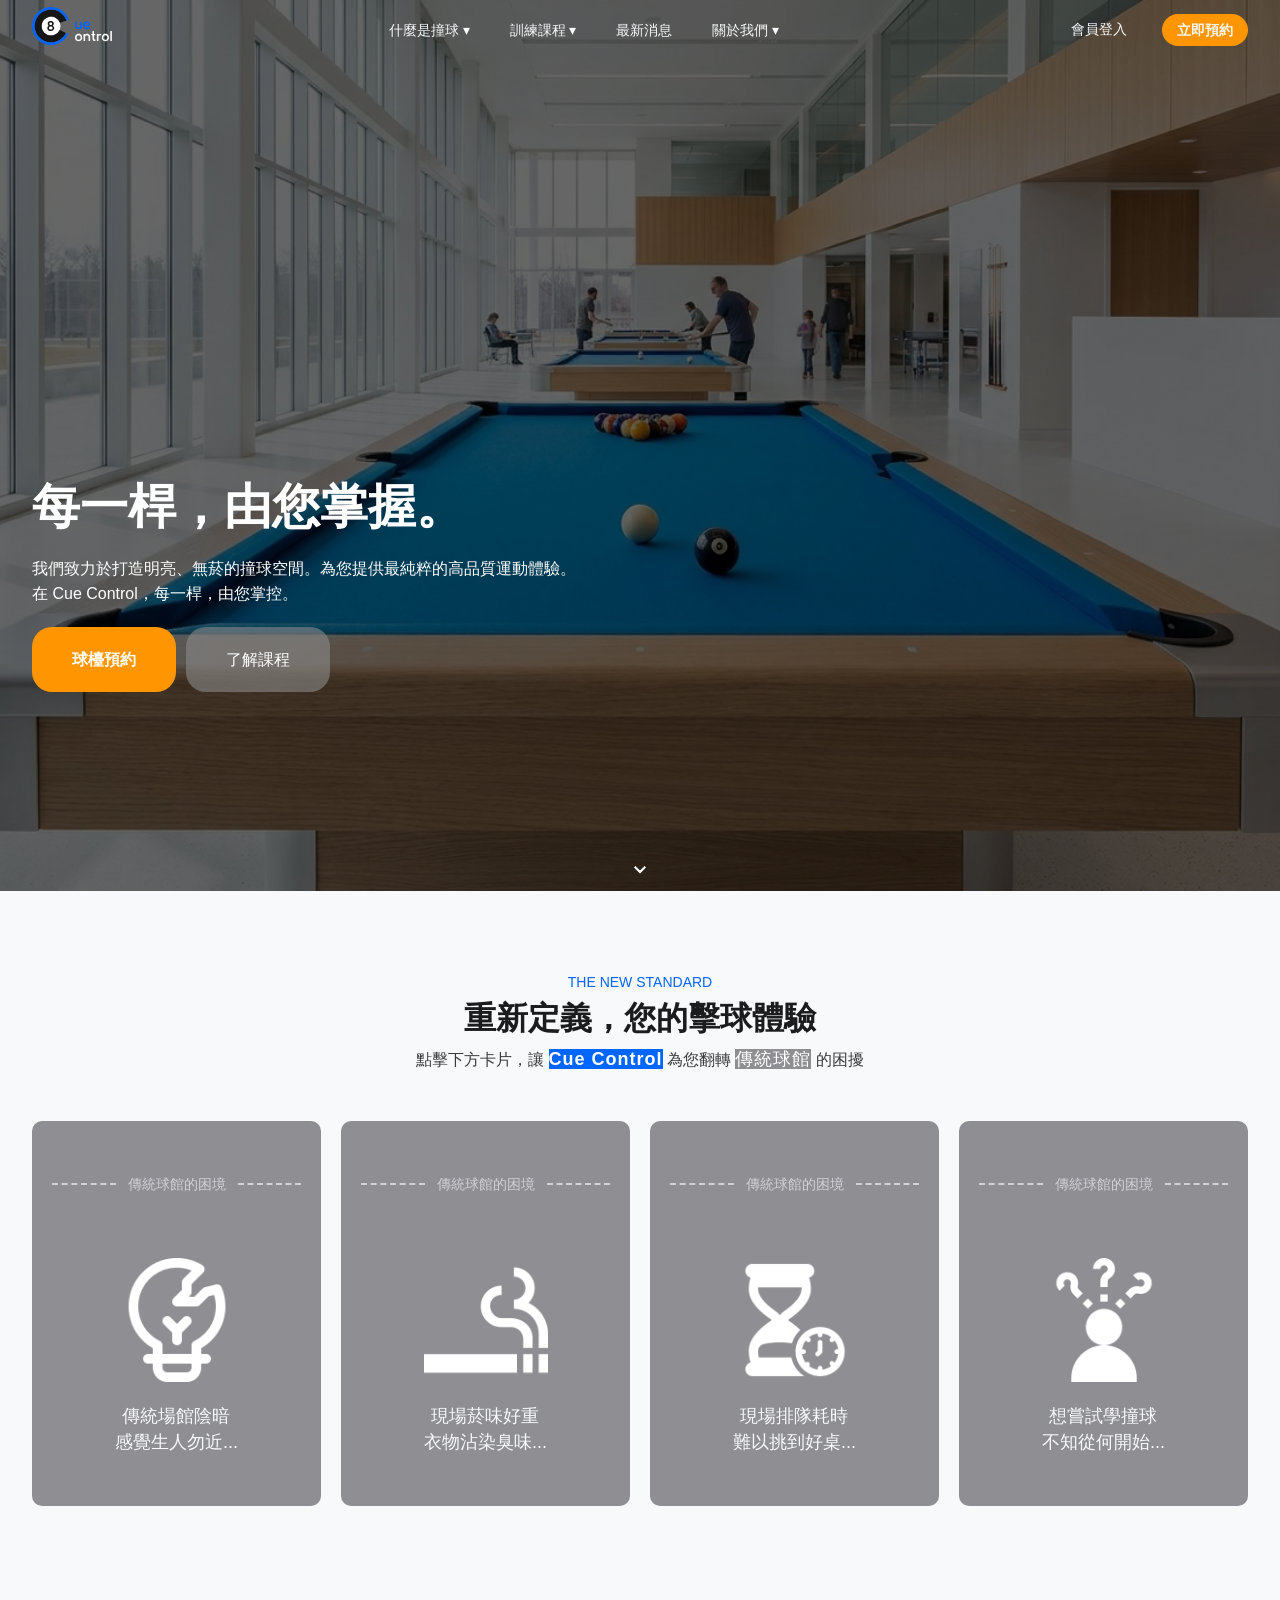
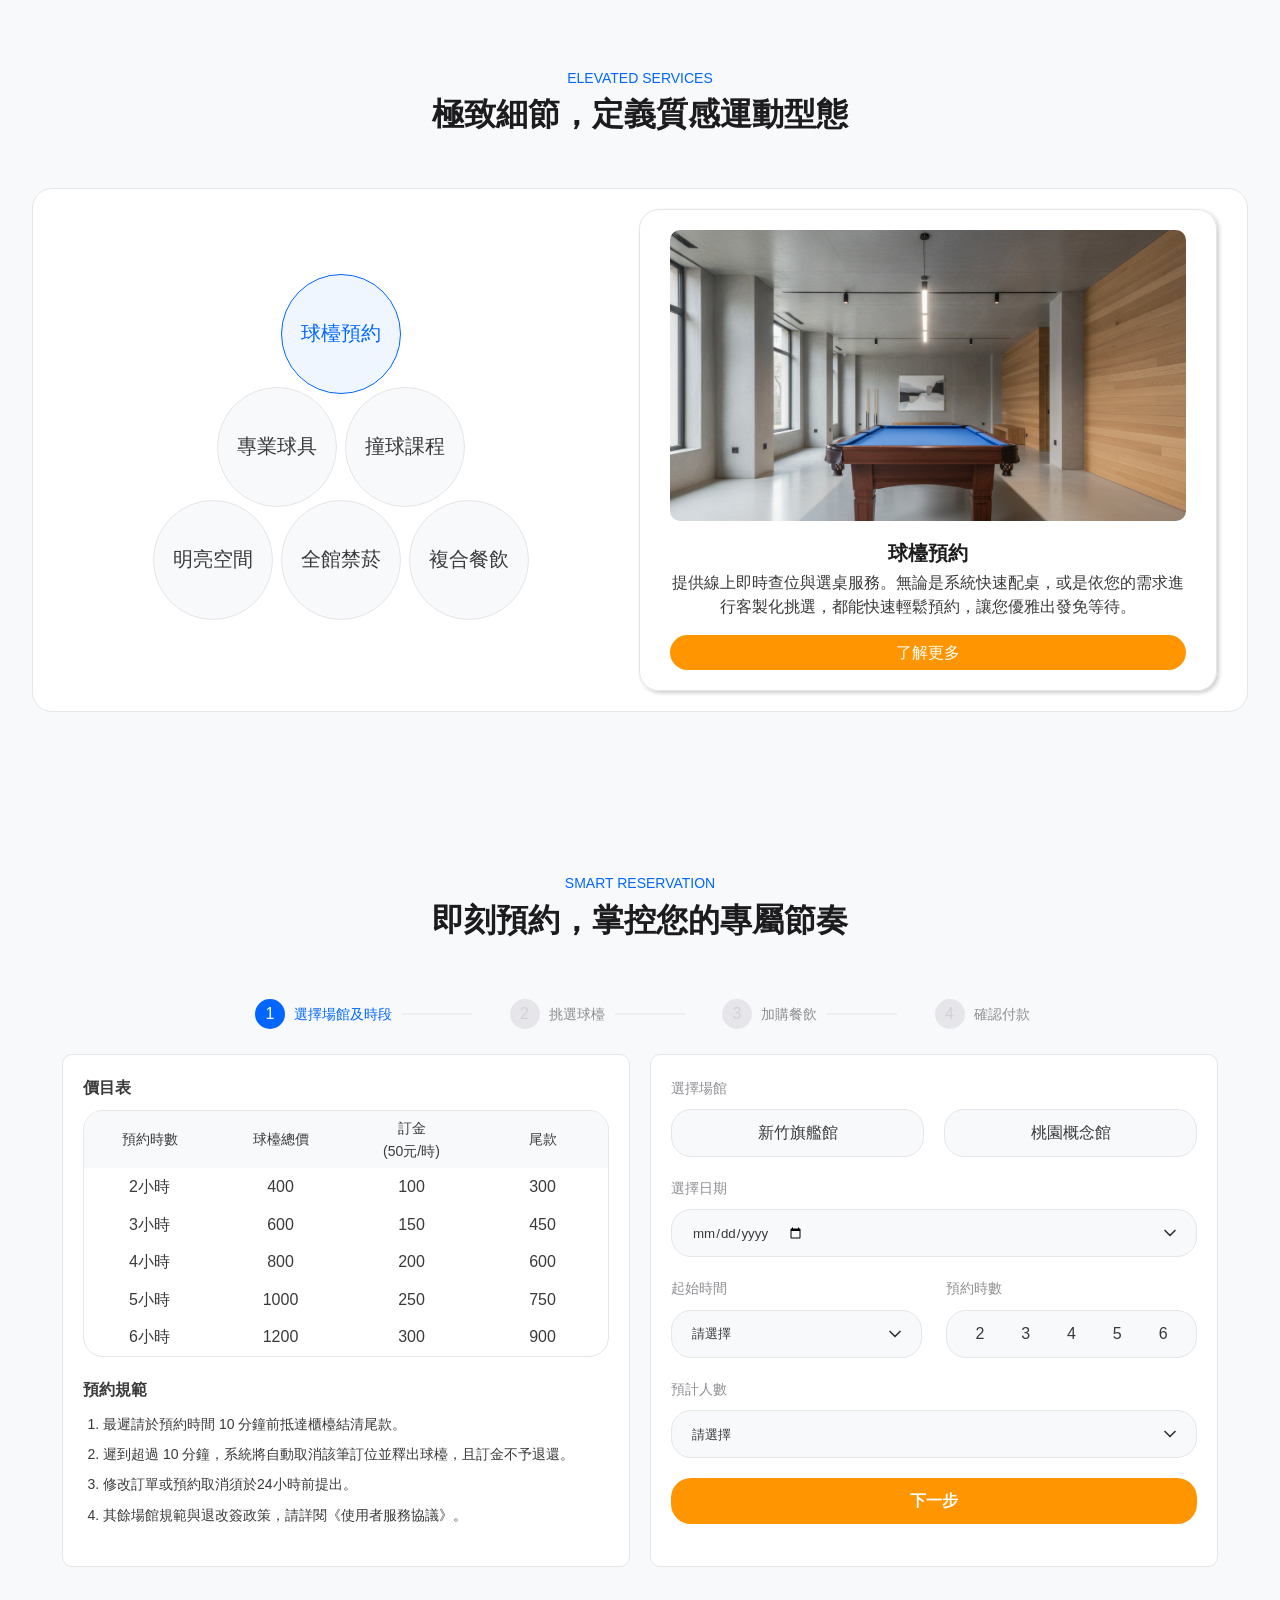
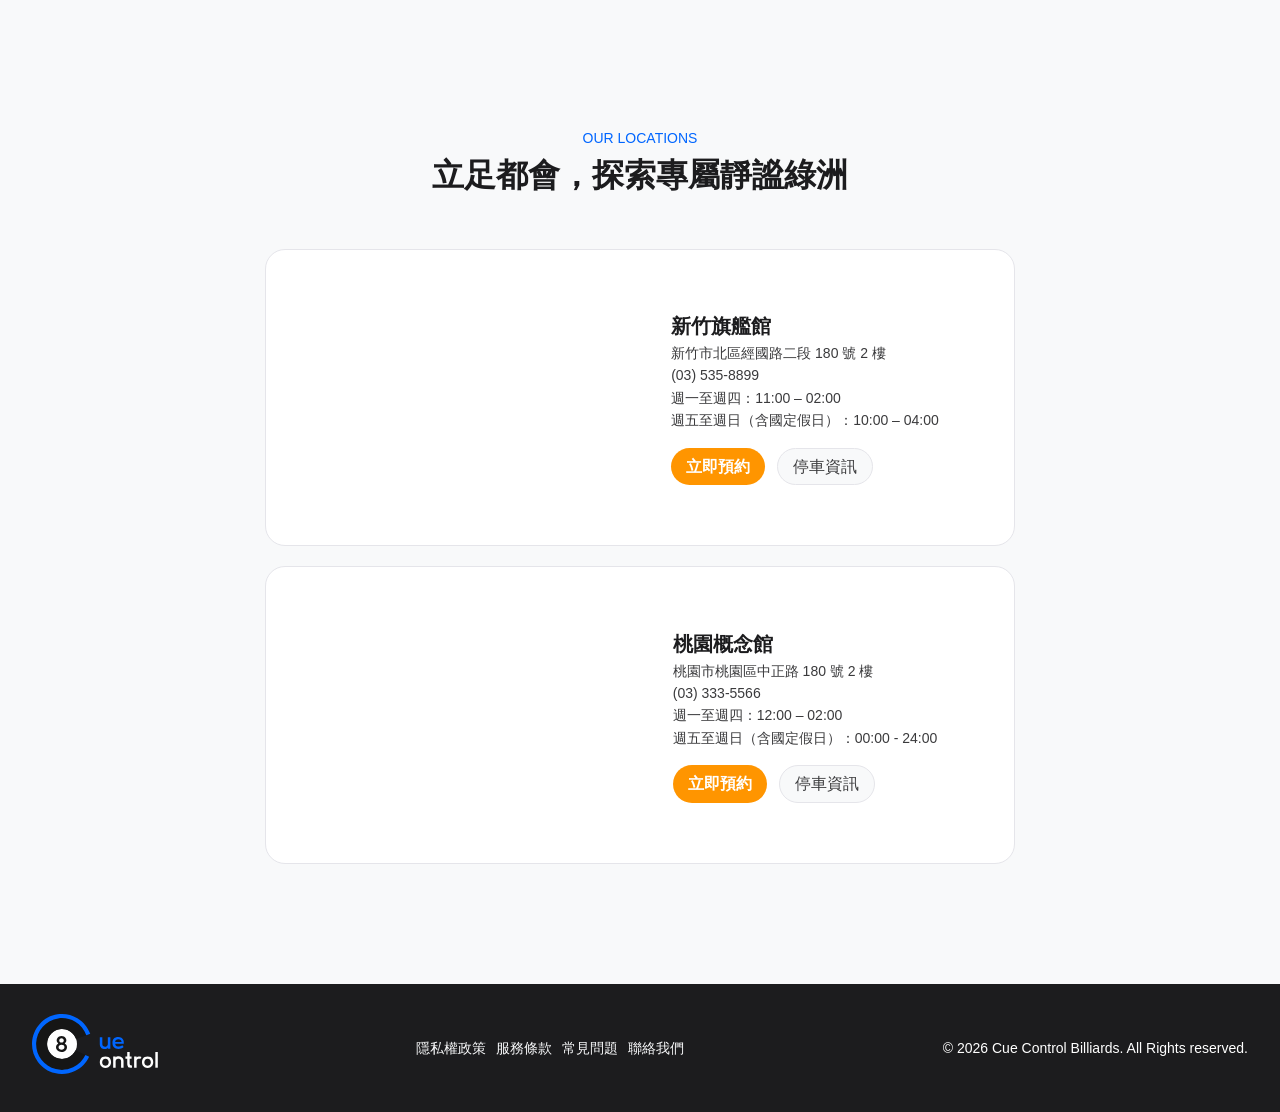
==== commit f815246a: "hero arrow fix" ====
--- a/index.html
+++ b/index.html
@@ -138,8 +138,8 @@
                 </div>
 
             </div>
-            <div class="arrow">
-                ▾
+            <div class="arrow"><img src="./images/arrow_down.svg" alt="arrow">
+                
             </div>
         </section>
         <!-- -------------------------------------傳統 VS 我們區------------------------------------ -->
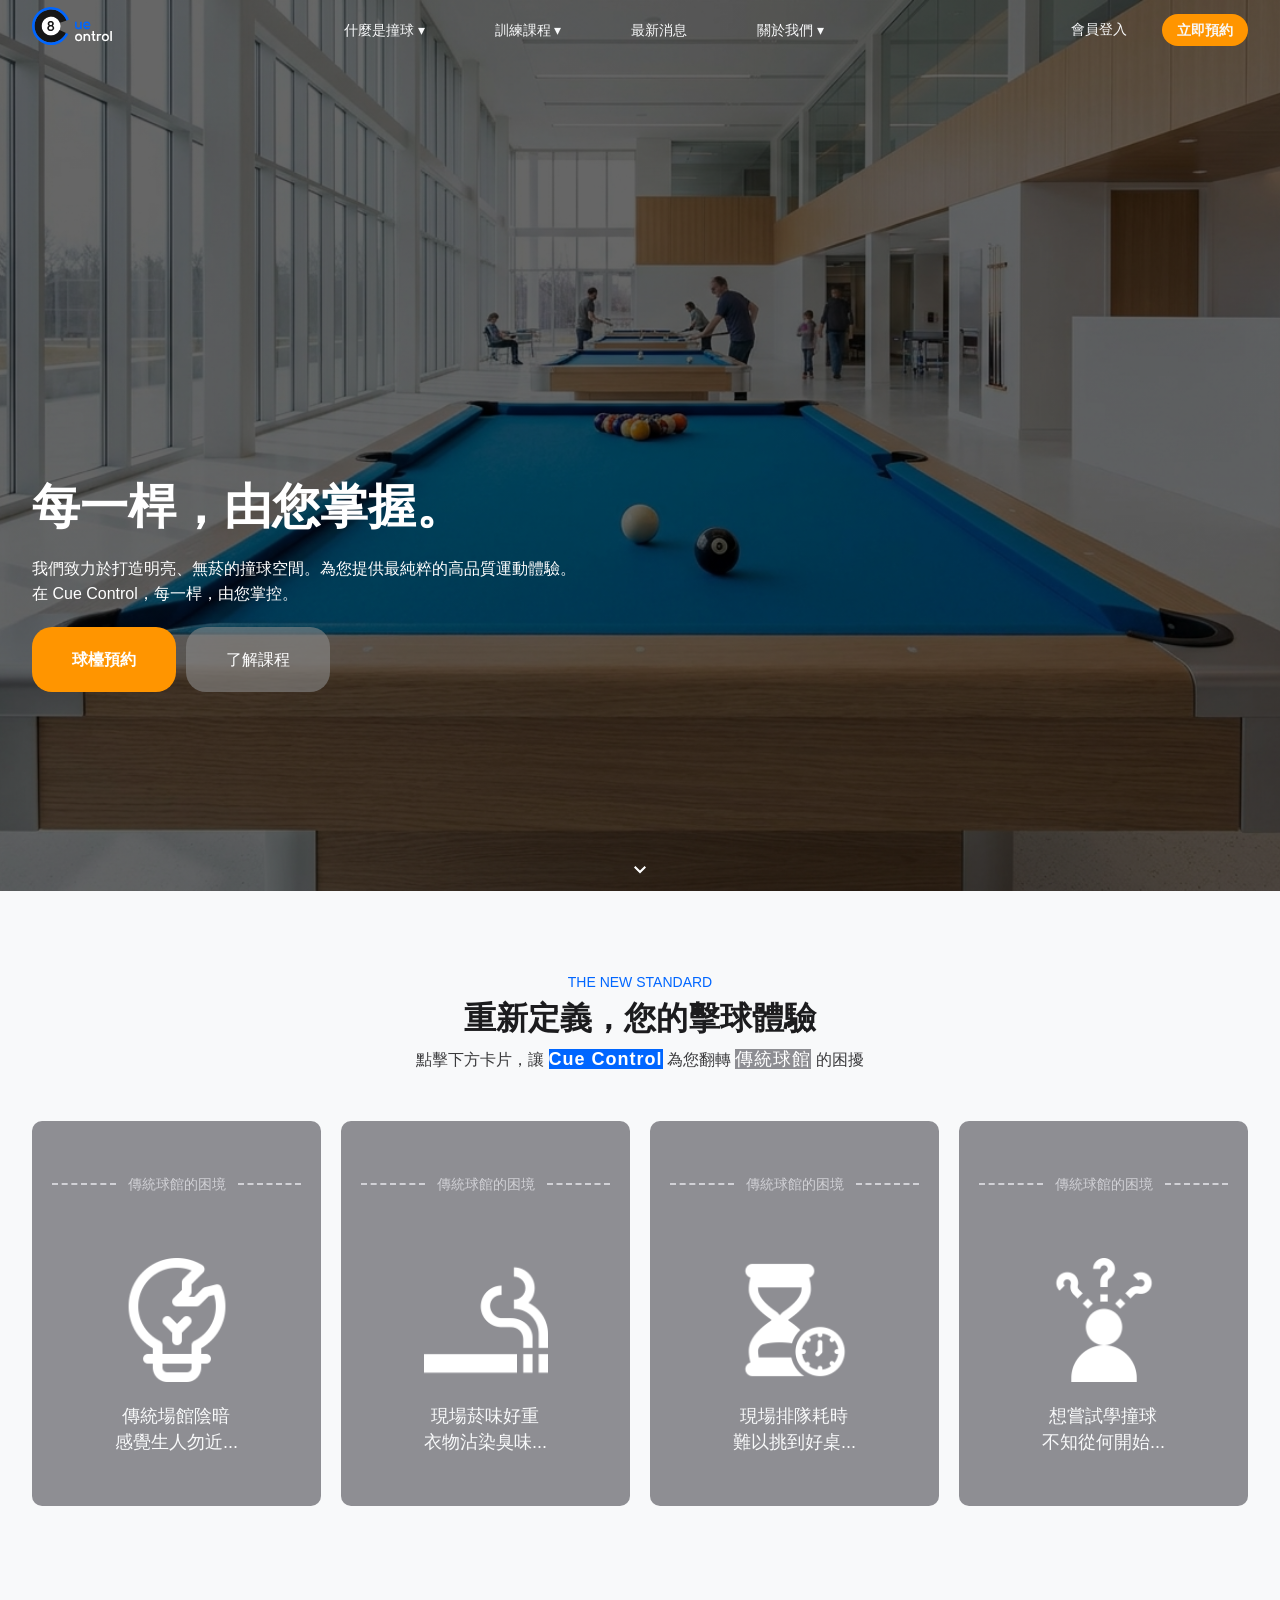
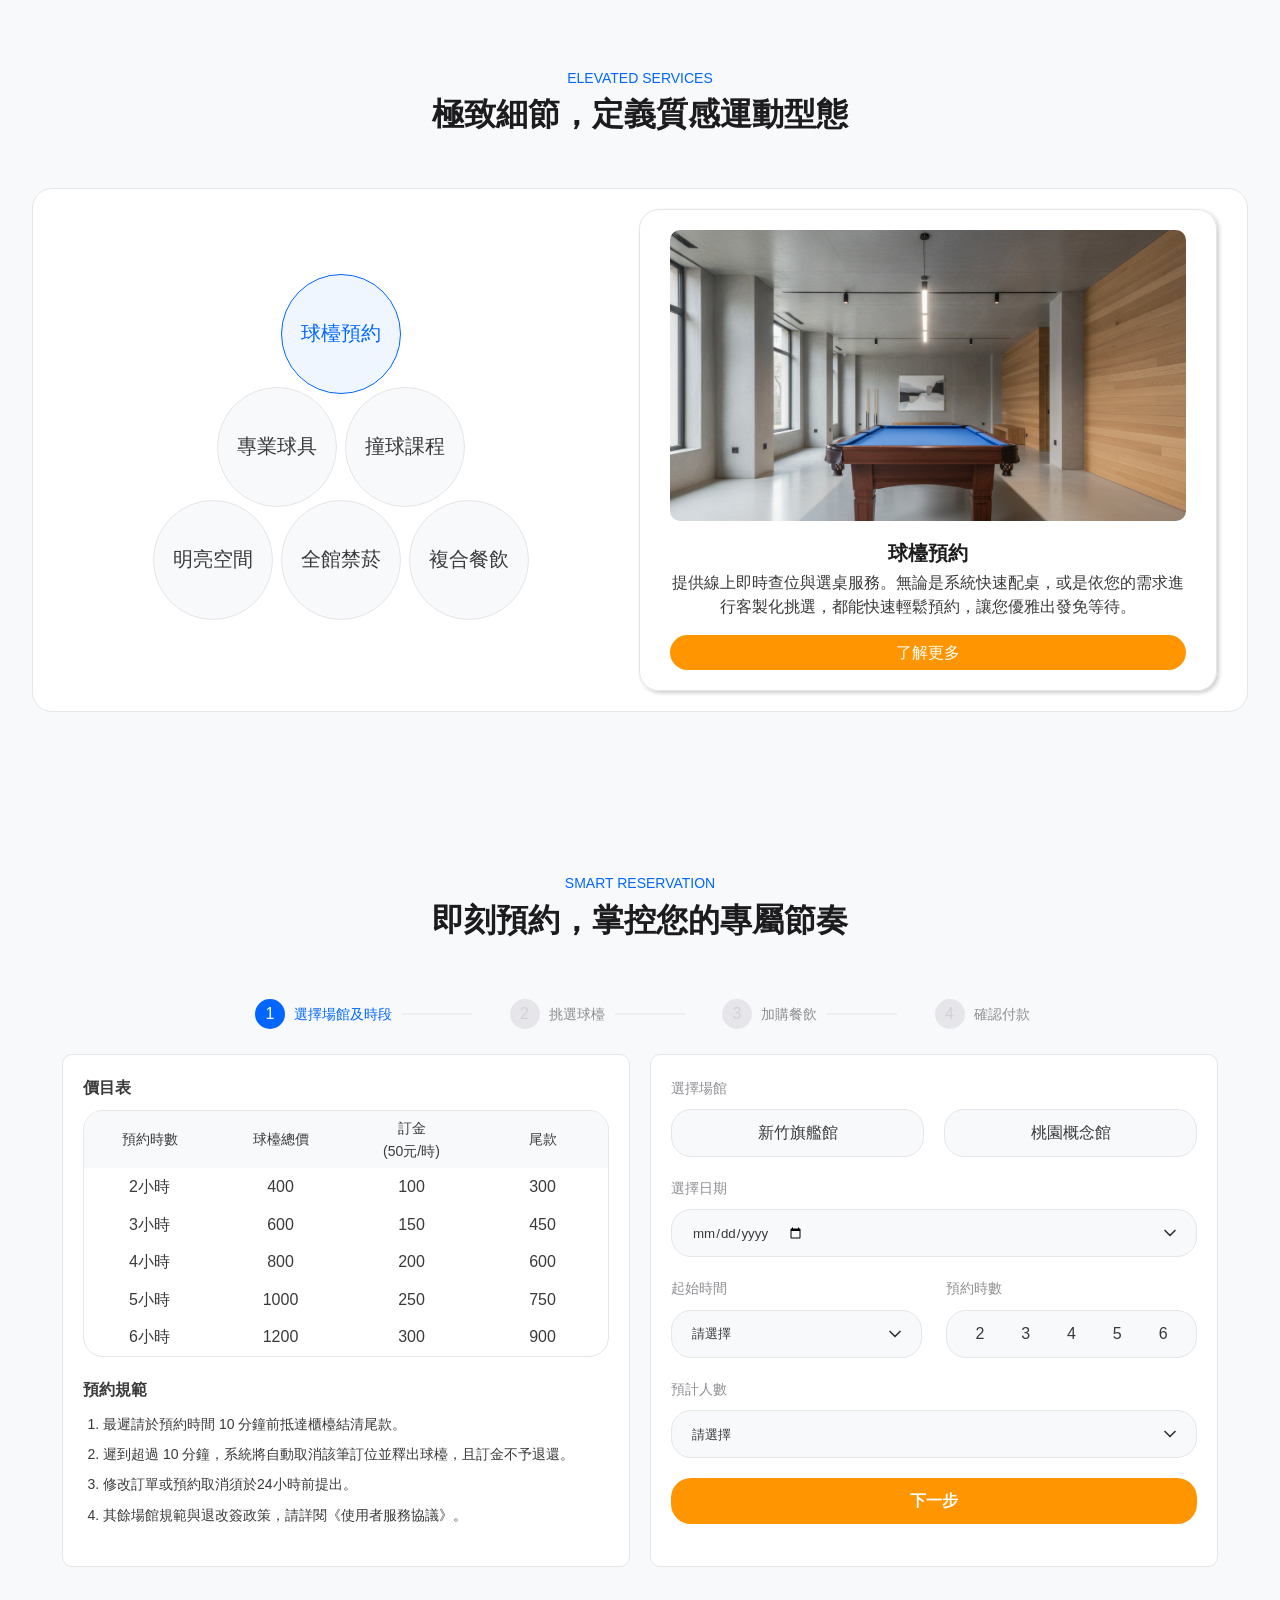
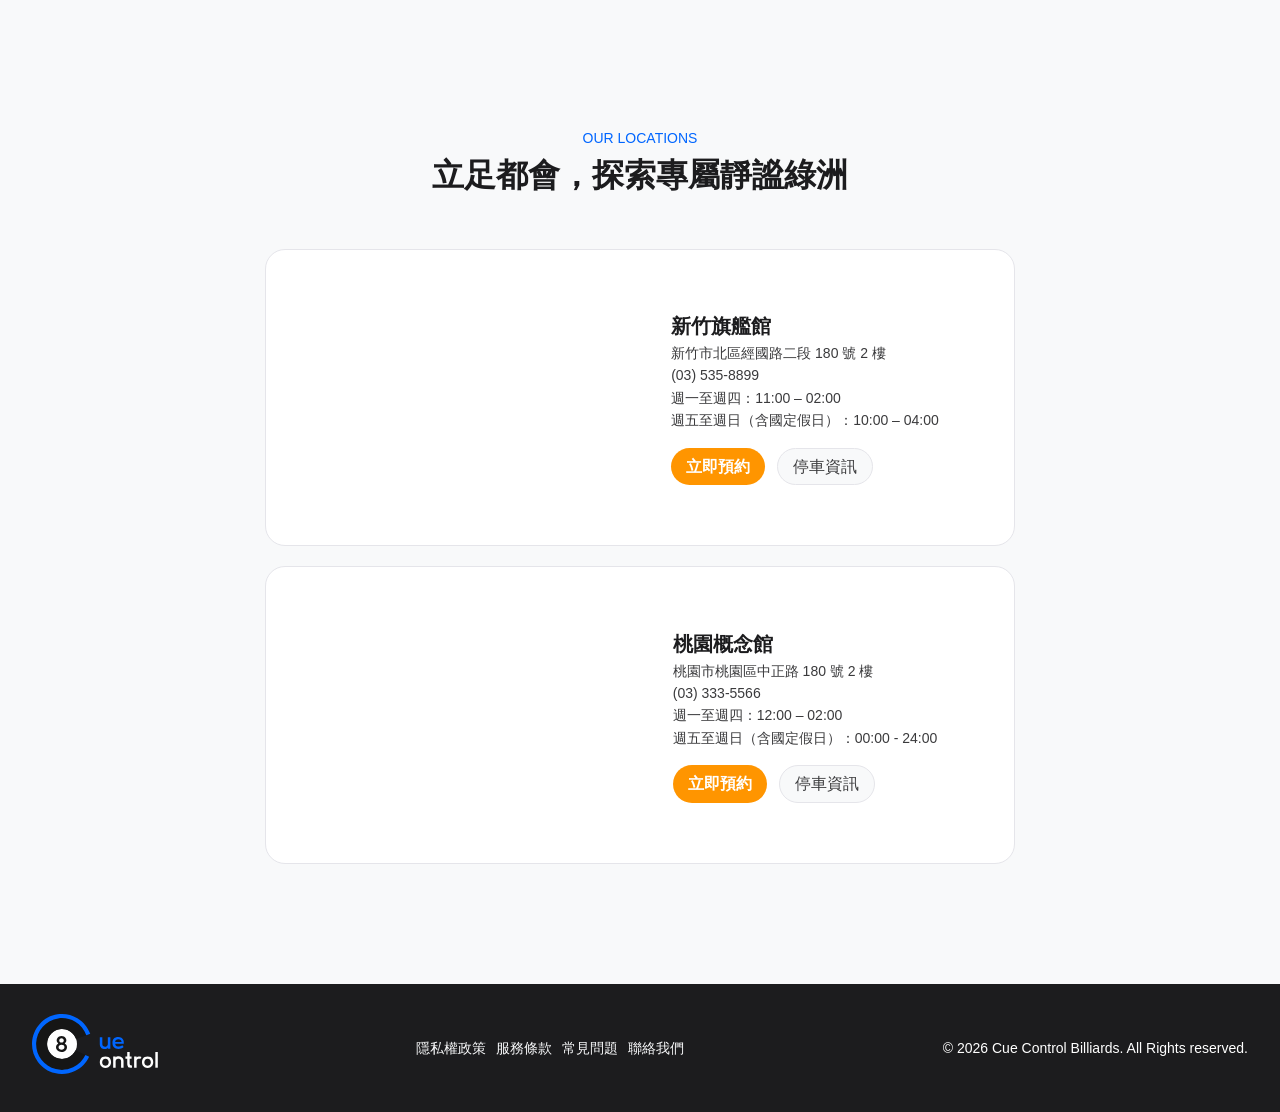
==== commit bbfa301c: "refactor: 統一 7 個頁面 header 的 HTML class 與格式" ====
--- a/index.html
+++ b/index.html
@@ -20,23 +20,22 @@
             </div>
             <div class="center">
                 <div class="dropdown">
-                    <a href="" class="nav-btn">什麼是撞球 ▾</a>
+                    <a href="" class="mid-btn nav-btn">什麼是撞球 ▾</a>
                     <div class="dropdown-content">
                         <a href="billiards.html">撞球知識指南</a>
                         <a href="">新手教學</a>
                     </div>
                 </div>
                 <div class="dropdown">
-                    <a href="" class="nav-btn">訓練課程 ▾</a>
+                    <a href="" class="mid-btn nav-btn">訓練課程 ▾</a>
                     <div class="dropdown-content">
                         <a href="">預約課程</a>
                         <a href="course.html">課程方案</a>
                     </div>
                 </div>
-                <a href="" class="nav-btn">最新消息</a>
+                <a href="" class="mid-btn nav-btn">最新消息</a>
                 <div class="dropdown">
-                    <a href="" class="nav-btn">關於我們 ▾</a>
-
+                    <a href="" class="mid-btn nav-btn">關於我們 ▾</a>
                     <div class="dropdown-content">
                         <a href="about.html">品牌與場館</a>
                         <a href="menu.html">球檯價目及菜單</a>
@@ -530,6 +529,7 @@
         </div>
     </footer>
     <script src="./JS/vendors/jquery/jquery-4.0.0.min.js"></script>
+    <script src="./JS/global.js"></script>
     <script src="./JS/index.js"></script>
 </body>
 
